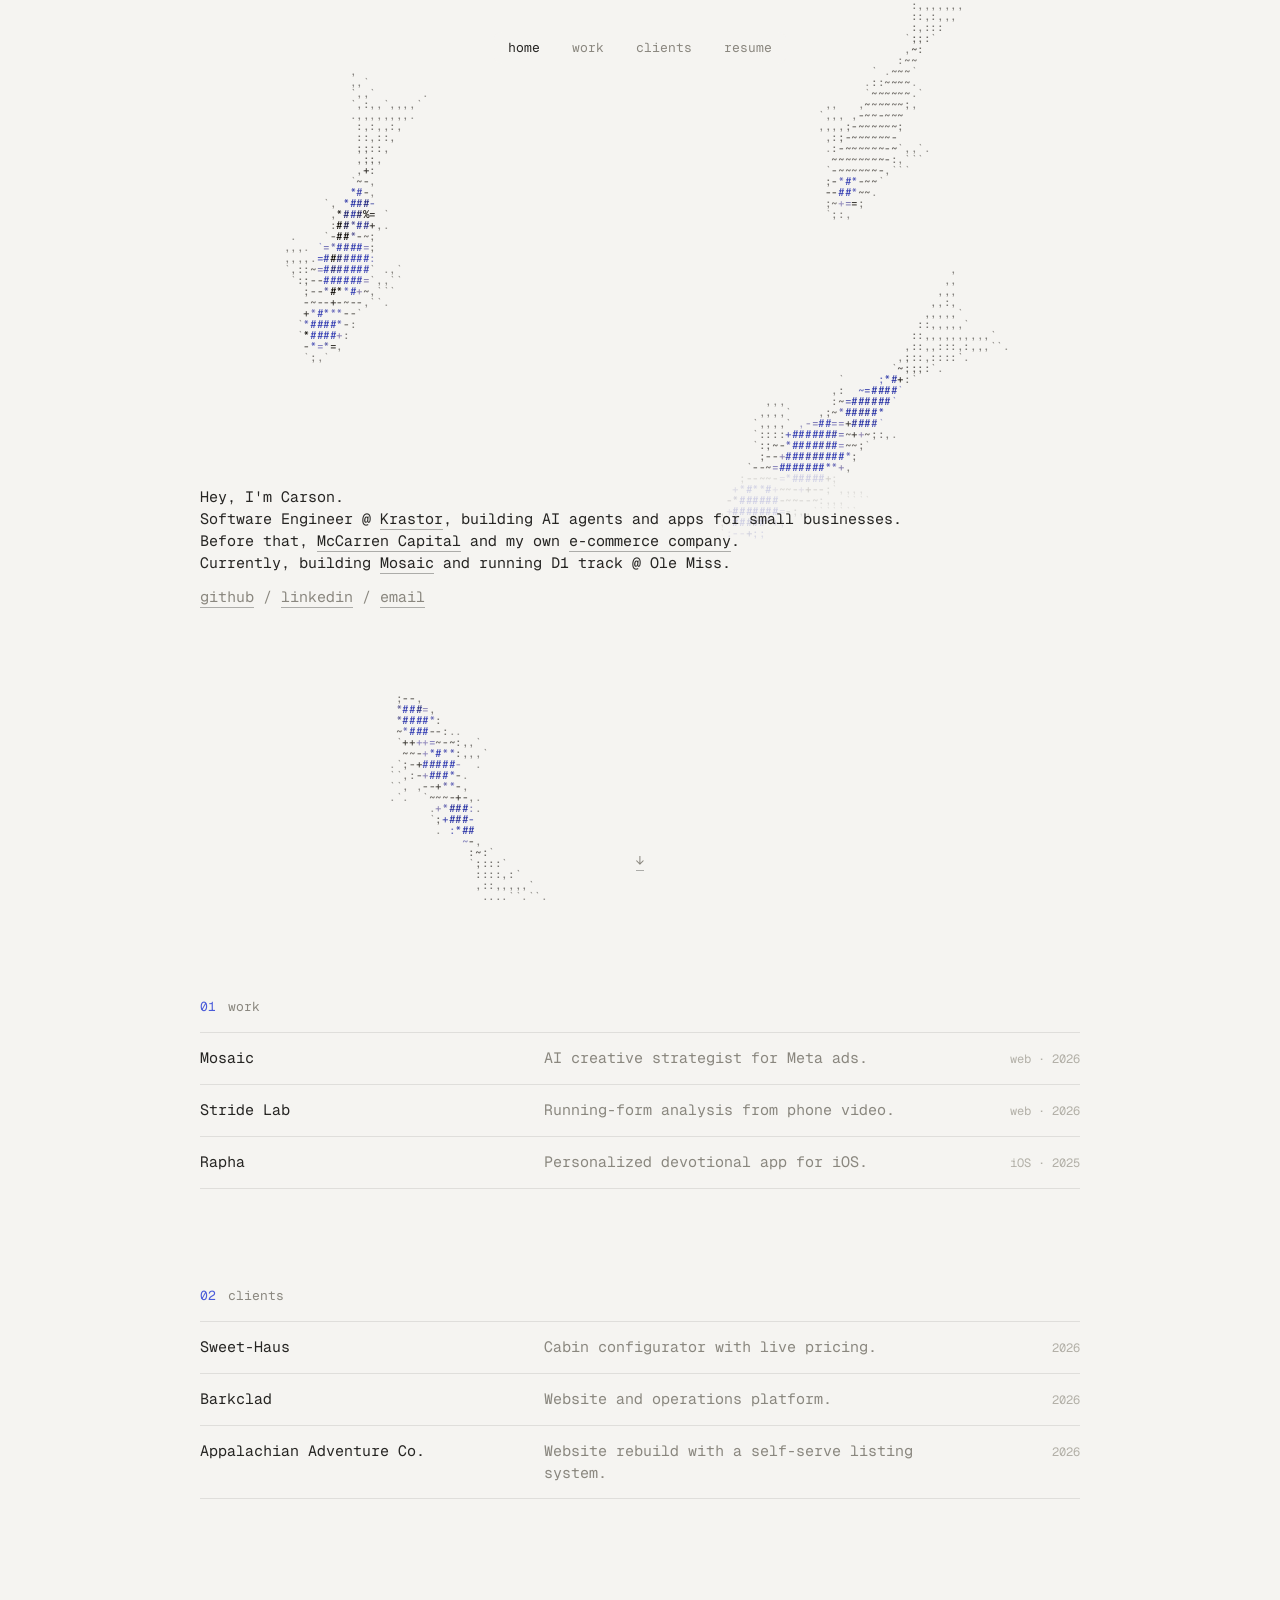
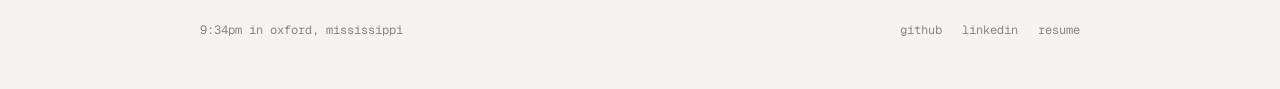
==== index.html @ 5bf30422 "Remove fish counter" ====
<!doctype html>
<html lang="en" data-accent="blue">
<head>
<meta charset="utf-8">
<meta name="viewport" content="width=device-width, initial-scale=1">
<title>Carson Turner</title>
<meta name="description" content="Carson Turner, software engineer in Oxford, Mississippi. AI agents, web and iOS apps.">
<link rel="icon" href="favicon.svg?v=6" type="image/svg+xml">
<meta property="og:type" content="website">
<meta property="og:title" content="Carson Turner">
<meta property="og:description" content="Carson Turner, software engineer in Oxford, Mississippi. AI agents, web and iOS apps.">
<meta property="og:url" content="https://carsonturner.me/">
<meta property="og:image" content="https://carsonturner.me/img/og.jpg">
<meta name="twitter:card" content="summary_large_image">
<link rel="preconnect" href="https://fonts.googleapis.com">
<link href="https://fonts.googleapis.com/css2?family=Geist:wght@400;500&family=Geist+Mono:wght@400;500&display=swap" rel="stylesheet">
<link rel="stylesheet" href="style.css">
</head>
<body>
<canvas id="pond" aria-hidden="true"></canvas>

<nav class="nav">
  <a href="#top" data-s="top">home</a>
  <a href="#work" data-s="work">work</a>
  <a href="#clients" data-s="clients">clients</a>
  <a href="resume.pdf">resume</a>
</nav>

<header id="top" class="hero">
  <div class="col" data-koi-avoid>
    <h1>Hey, I'm Carson.</h1>
    <p>Software Engineer @ <button class="ref" data-card="krastor">Krastor</button>, building AI agents and apps for small businesses.</p>
    <p>Before that, <button class="ref" data-card="mccarren">McCarren Capital</button> and my own <button class="ref" data-card="swift">e-commerce company</button>.</p>
    <p>Currently, building <button class="ref" data-card="mosaic">Mosaic</button> and running D1 track @ Ole Miss.</p>
    <p class="links"><a href="https://github.com/carsonturnr">github</a> / <a href="https://www.linkedin.com/in/carsonturner1/">linkedin</a> / <button class="copy" id="copy">email</button><span class="copied" id="copied">copied</span></p>
  </div>
  <a href="#work" class="down" aria-label="Scroll to work">↓</a>
</header>

<main class="col">
  <section id="work">
    <h2><i>01</i>work</h2>
    <a class="row" href="mosaic.html">
      <span class="name">Mosaic</span>
      <span class="desc">AI creative strategist for Meta ads.</span>
      <span class="meta">web · 2026</span>
    </a>
    <a class="row" href="stride-lab.html">
      <span class="name">Stride Lab</span>
      <span class="desc">Running-form analysis from phone video.</span>
      <span class="meta">web · 2026</span>
    </a>
    <a class="row" href="rapha.html">
      <span class="name">Rapha</span>
      <span class="desc">Personalized devotional app for iOS.</span>
      <span class="meta">iOS · 2025</span>
    </a>
  </section>

  <section id="clients">
    <h2><i>02</i>clients</h2>
    <a class="row" href="sweet-haus.html">
      <span class="name">Sweet-Haus</span>
      <span class="desc">Cabin configurator with live pricing.</span>
      <span class="meta">2026</span>
    </a>
    <a class="row" href="barkclad.html">
      <span class="name">Barkclad</span>
      <span class="desc">Website and operations platform.</span>
      <span class="meta">2026</span>
    </a>
    <a class="row" href="appalachian.html">
      <span class="name">Appalachian Adventure Co.</span>
      <span class="desc">Website rebuild with a self-serve listing system.</span>
      <span class="meta">2026</span>
    </a>
  </section>

  <footer class="foot">
    <span id="clock">—</span>
    <span class="foot-r"><a href="https://github.com/carsonturnr">github</a><a href="https://www.linkedin.com/in/carsonturner1/">linkedin</a><a href="resume.pdf">resume</a></span>
  </footer>
</main>

<div class="pop" id="pop" role="dialog" hidden>
  <div class="pop-top"><span class="pop-co"><span class="pop-logo" id="popLogo"></span><span id="popCo"></span></span><span id="popDate"></span></div>
  <div class="pop-role" id="popRole"></div>
  <div class="pop-desc" id="popDesc"></div>
  <a class="pop-open" id="popLink" href="#">open site <span>↗</span></a>
</div>

<script src="koi.js"></script>
<script src="site.js"></script>
</body>
</html>
---- style.css ----
:root {
  --bg: #F5F4F1;
  --fg: #262523;
  --muted: #8A877F;
  --faint: #B3B0A8;
  --line: rgba(38, 37, 35, .35);
  --rule: rgba(38, 37, 35, .1);
  --card: #FBFAF8;
  --chip: rgba(38, 37, 35, .07);
  --accent: #4A5BD9;
}
:root[data-accent="orange"] { --accent: #E0582A; }
* { box-sizing: border-box; }
html { scroll-behavior: smooth; }
html, body { margin: 0; }
body {
  background: var(--bg); color: var(--fg);
  font-family: 'Geist Mono', ui-monospace, monospace; font-size: 15px; line-height: 22px;
  -webkit-font-smoothing: antialiased;
}
a { color: inherit; }
::selection { background: var(--accent); color: #fff; }
button { font: inherit; color: inherit; background: none; border: 0; padding: 0; cursor: pointer; }

#pond { position: fixed; inset: 0; width: 100vw; height: 100vh; z-index: 0; transition: opacity .2s linear; }

.nav {
  position: fixed; top: 32px; left: 50%; transform: translateX(-50%);
  display: flex; gap: 32px; align-items: center; z-index: 4;
  font-size: 13px; line-height: 19.5px;
  padding: 6px 14px; border-radius: 8px;
  background: color-mix(in srgb, var(--bg) 70%, transparent);
  backdrop-filter: blur(6px); -webkit-backdrop-filter: blur(6px);
}
.nav a { text-decoration: none; color: var(--muted); transition: color .15s; }
.nav a:hover, .nav a.on { color: var(--fg); }


/* one column, aligned like the pond intro */
.col { position: relative; z-index: 2; width: min(880px, calc(100% - 32px)); margin: 0 auto; }

.hero { position: relative; height: 100vh; min-height: 560px; pointer-events: none; }
.hero .col { position: absolute; left: 50%; transform: translateX(-50%); top: 54vh; }
.hero .col > * { pointer-events: auto; }

.hero h1 { font-size: 15px; font-weight: 400; margin: 0; line-height: 22px; }
.hero p { margin: 0; }
.links { margin-top: 12px !important; color: var(--muted); }
.links a, .links .copy { color: var(--muted); }
.links a:hover, .links .copy:hover { color: var(--fg); }
.ref, .hero a, .copy {
  text-decoration: underline; text-decoration-color: var(--line);
  text-decoration-thickness: 1px; text-underline-offset: 5px;
  transition: text-decoration-color .15s;
}
.ref:hover, .hero a:hover, .copy:hover { text-decoration-color: currentColor; }
.copied { margin-left: 10px; font-size: 11px; color: var(--accent); opacity: 0; transition: opacity .2s; }
.copied.show { opacity: 1; }
.caret { display: inline-block; width: 8px; height: 15px; margin-left: 2px; background: currentColor; vertical-align: -2px; animation: blink 1s steps(1) infinite; }
@keyframes blink { 50% { opacity: 0; } }
.down {
  position: absolute; left: 50%; bottom: 28px; transform: translateX(-50%);
  color: var(--muted); text-decoration: none; font-size: 13px; pointer-events: auto;
  animation: nudge 2.4s ease-in-out infinite;
}
@keyframes nudge { 50% { transform: translate(-50%, 4px); } }

/* ---------- sections ---------- */
main.col { padding-bottom: 48px; }
section { padding-top: 96px; scroll-margin-top: 40px; }
section h2 { font-size: 13px; font-weight: 400; color: var(--muted); margin: 0 0 14px; }
section h2 i { font-style: normal; color: var(--accent); margin-right: 12px; }
.row {
  display: grid; grid-template-columns: minmax(0, 1fr) minmax(0, 1.3fr) 96px; gap: 24px; align-items: baseline;
  padding: 14px 0; border-top: 1px solid var(--rule); text-decoration: none;
  background: color-mix(in srgb, var(--bg) 55%, transparent);
  transition: color .15s;
}
.row:last-child { border-bottom: 1px solid var(--rule); }
.row .name { color: var(--fg); }
.row .desc { color: var(--muted); }
.row .meta { color: var(--faint); font-size: 12px; text-align: right; }
a.row:hover .name { text-decoration: underline; text-decoration-color: var(--line); text-underline-offset: 5px; }
a.row:hover .name::after { content: ' →'; color: var(--muted); }
.chip { font-style: normal; font-size: 10.5px; background: var(--chip); color: var(--muted); padding: 1px 7px; border-radius: 5px; margin-left: 6px; vertical-align: 1px; }

.foot { display: flex; justify-content: space-between; flex-wrap: wrap; gap: 12px; margin-top: 120px; font-size: 12px; color: var(--muted); }
.foot-r { display: flex; gap: 20px; }
.foot a { text-decoration: none; }
.foot a:hover { color: var(--fg); }

/* ---------- popover ---------- */
.pop {
  position: absolute; z-index: 5; width: 330px;
  background: var(--card); border: 1px solid var(--rule); border-radius: 8px;
  box-shadow: 0 8px 30px rgba(0,0,0,.07);
  padding: 14px 14px 10px; font-size: 12px; line-height: 18px;
}
.pop[hidden] { display: none; }
.pop-top { display: flex; justify-content: space-between; color: var(--muted); margin-bottom: 12px; }
.pop-co { display: flex; align-items: center; gap: 8px; color: var(--fg); }
.pop-logo { width: 12px; height: 12px; border-radius: 3px; display: inline-block; }
.pop-role { font-weight: 500; margin-bottom: 4px; }
.pop-desc { color: var(--muted); margin-bottom: 18px; }
.pop-open { display: flex; justify-content: space-between; text-decoration: none; color: var(--muted); font-size: 11px; }
.pop-open:hover { color: var(--fg); }
.pop-open[hidden] { display: none; }

/* ---------- case study ---------- */
.cs { position: relative; z-index: 2; display: grid; grid-template-columns: 1fr minmax(0, 640px) 1fr; column-gap: 48px; padding: 120px 16px 120px; }
.cs .back { position: sticky; top: 120px; align-self: start; justify-self: end; color: var(--muted); text-decoration: none; font-size: 13px; }
.cs .back:hover { color: var(--fg); }
.cs article h1 { font-size: 15px; font-weight: 400; margin: 0; }
.cs .date { font-size: 12px; color: var(--muted); margin: 4px 0 28px; }
.cs article p, .cs ul { color: color-mix(in srgb, var(--fg) 80%, var(--bg)); margin: 0 0 18px; }
.cs ul { padding-left: 18px; }
.cs li { margin-bottom: 4px; }
.cs article h2 { font-size: 13px; font-weight: 400; color: var(--muted); margin: 56px 0 12px; scroll-margin-top: 110px; }
.shot-img { margin: 28px 0; }
.shot-img img { display: block; width: 100%; height: auto; border-radius: 6px; border: 1px solid var(--rule); }
.shot-img figcaption { font-size: 12px; color: var(--muted); margin-top: 8px; }
.shot { aspect-ratio: 16 / 9; background: var(--chip); border-radius: 4px; display: grid; place-items: center; color: var(--muted); font-size: 11px; margin: 28px 0; }
.toc { position: sticky; top: 120px; align-self: start; font-size: 12px; line-height: 18px; }
.toc .visit { display: block; color: var(--fg); text-decoration: none; margin-bottom: 18px; }
.toc .visit:hover { color: var(--accent); }
.toc a.t { position: relative; display: block; padding: 3px 0 3px 16px; color: var(--faint); text-decoration: none; transition: color .15s; }
.toc a.t:hover { color: var(--muted); }
.toc a.t.on { color: var(--fg); }
.toc a.t.on::before { content: ''; position: absolute; left: 0; top: 9px; width: 6px; height: 6px; background: var(--accent); }

@media (max-width: 720px) {
  .nav { gap: 18px; top: 16px; }
  .hero .col { top: auto; bottom: 84px; }
  .down { bottom: 40px; }
  .row { grid-template-columns: 1fr auto; gap: 4px 16px; }
  .row .desc { grid-column: 1 / -1; grid-row: 2; }
  .cs { grid-template-columns: 1fr; padding-top: 80px; }
  .cs .back { position: static; justify-self: start; margin-bottom: 24px; }
  /* phones: drop the section list but keep the visit link, just above the write-up */
  .cs .back { order: -2; }
  .toc { position: static; order: -1; margin-bottom: 4px; }
  .toc a.t { display: none; }
}
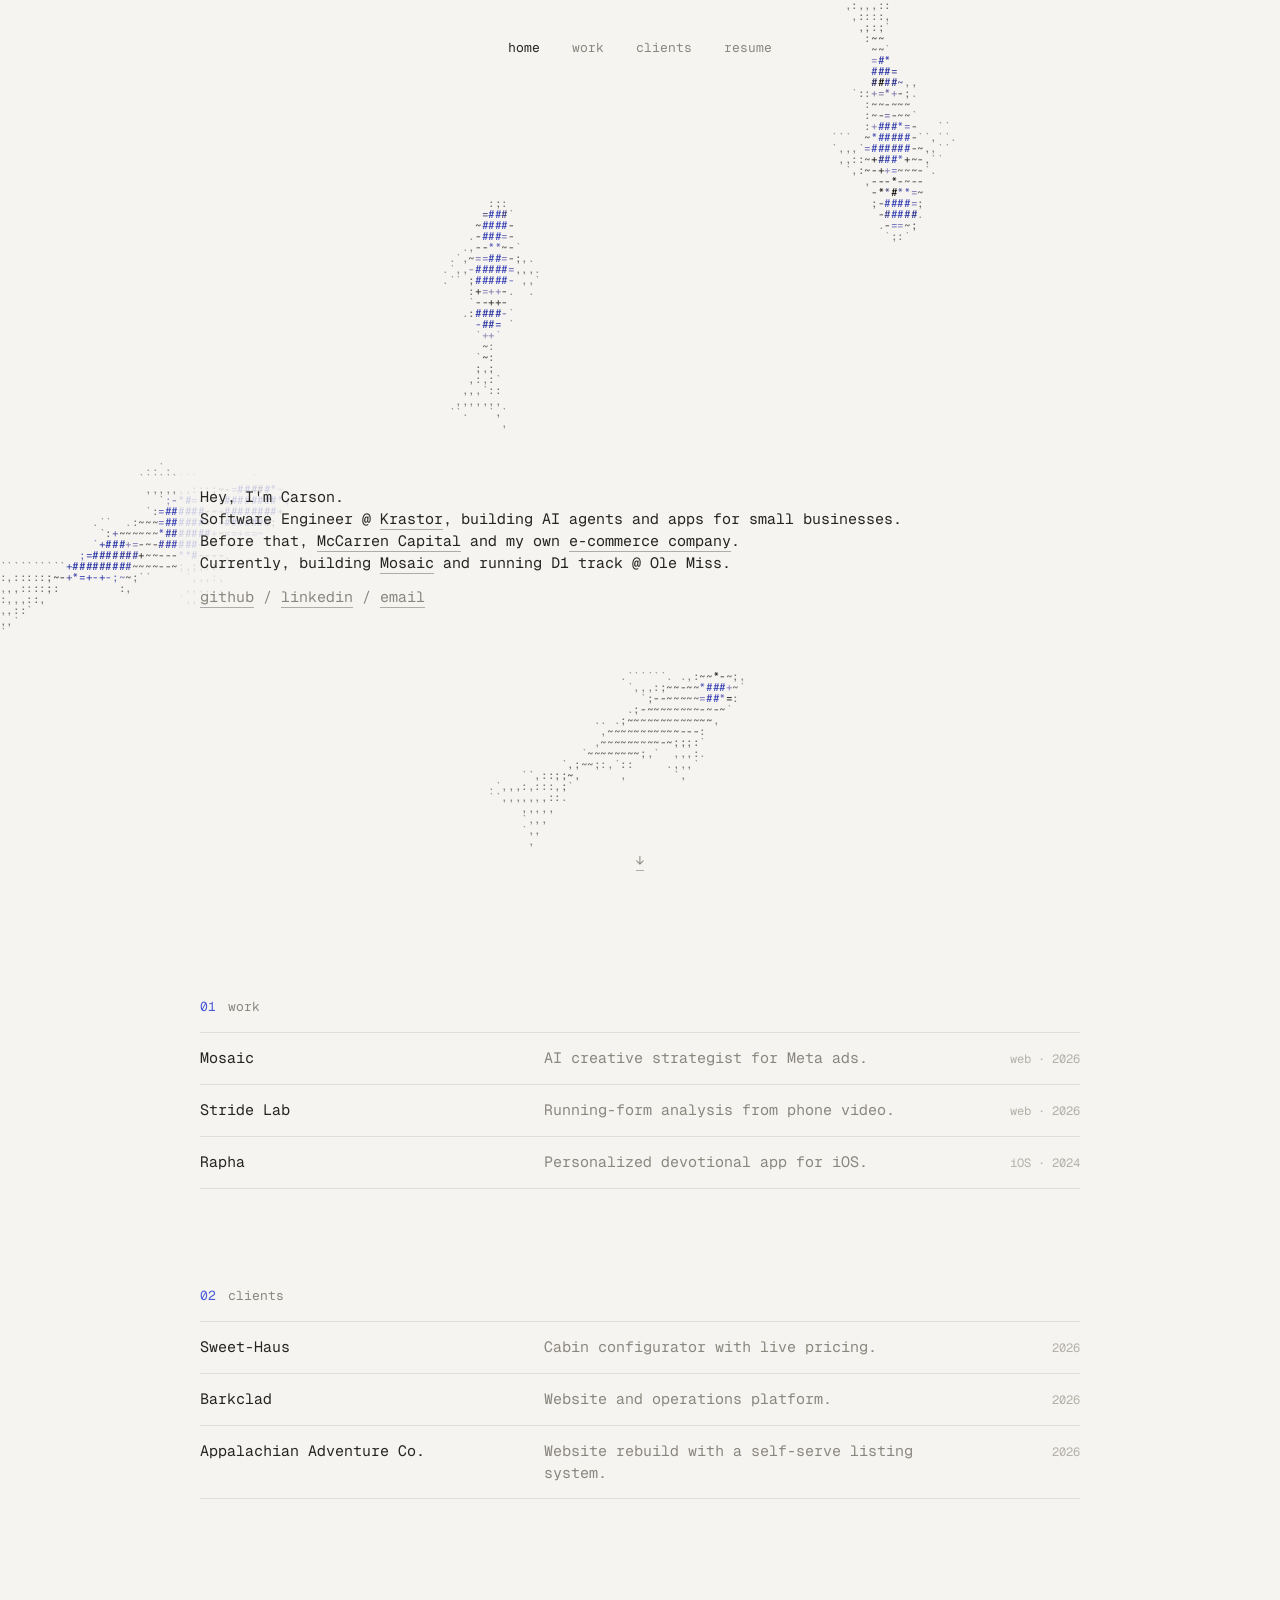
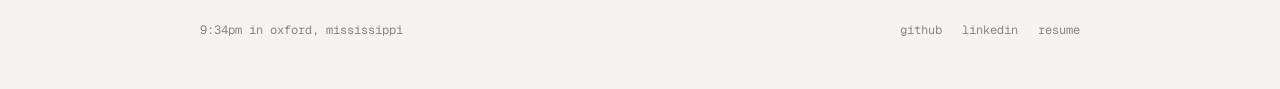
==== commit 389f78eb: "Rapha year matches resume" ====
--- a/index.html
+++ b/index.html
@@ -53,7 +53,7 @@
     <a class="row" href="rapha.html">
       <span class="name">Rapha</span>
       <span class="desc">Personalized devotional app for iOS.</span>
-      <span class="meta">iOS · 2025</span>
+      <span class="meta">iOS · 2024</span>
     </a>
   </section>
 
--- a/style.css
+++ b/style.css
@@ -34,7 +34,6 @@
 }
 .nav a { text-decoration: none; color: var(--muted); transition: color .15s; }
 .nav a:hover, .nav a.on { color: var(--fg); }
-
 
 /* one column, aligned like the pond intro */
 .col { position: relative; z-index: 2; width: min(880px, calc(100% - 32px)); margin: 0 auto; }
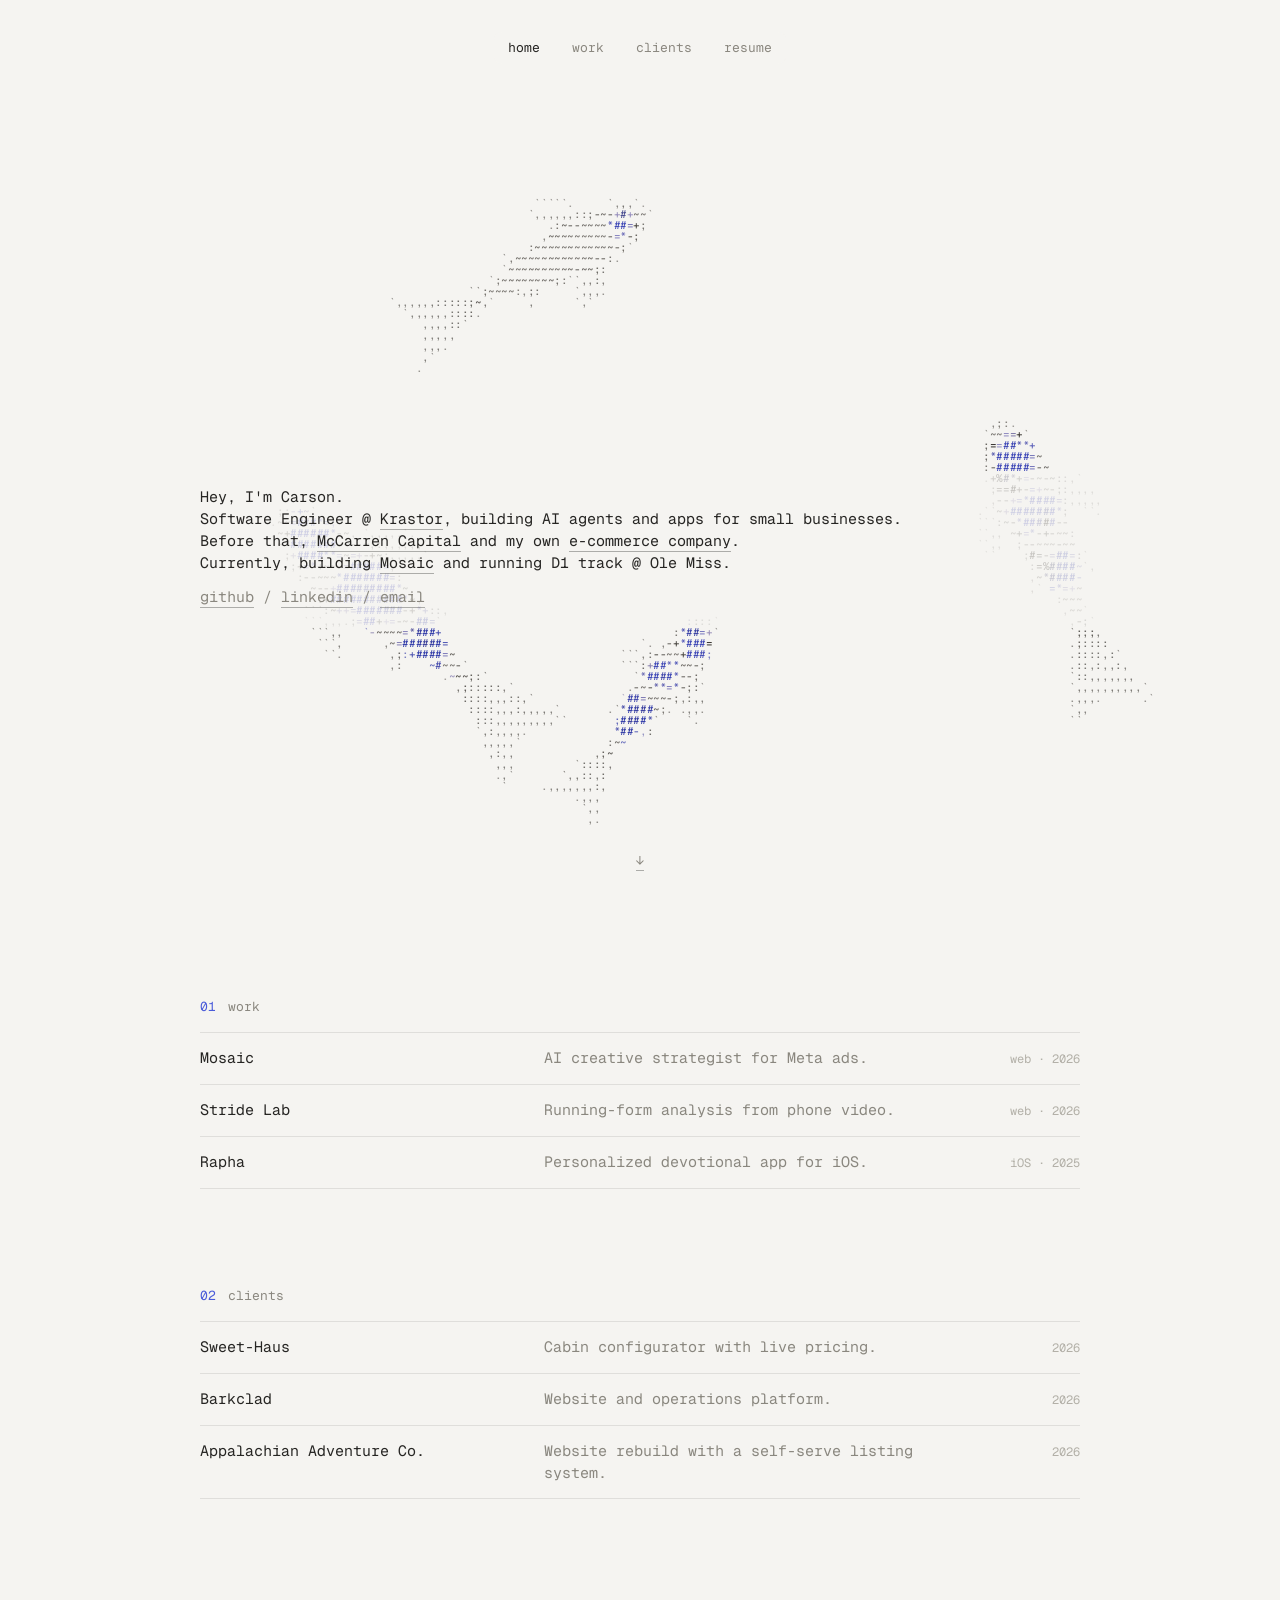
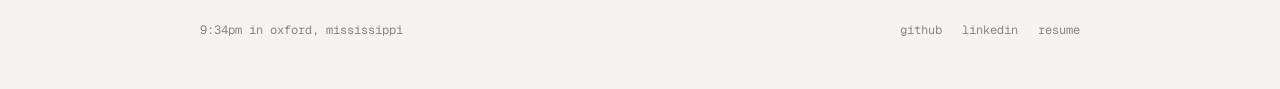
==== commit 784c18ff: "Rapha year back to 2025" ====
--- a/index.html
+++ b/index.html
@@ -53,7 +53,7 @@
     <a class="row" href="rapha.html">
       <span class="name">Rapha</span>
       <span class="desc">Personalized devotional app for iOS.</span>
-      <span class="meta">iOS · 2024</span>
+      <span class="meta">iOS · 2025</span>
     </a>
   </section>
 
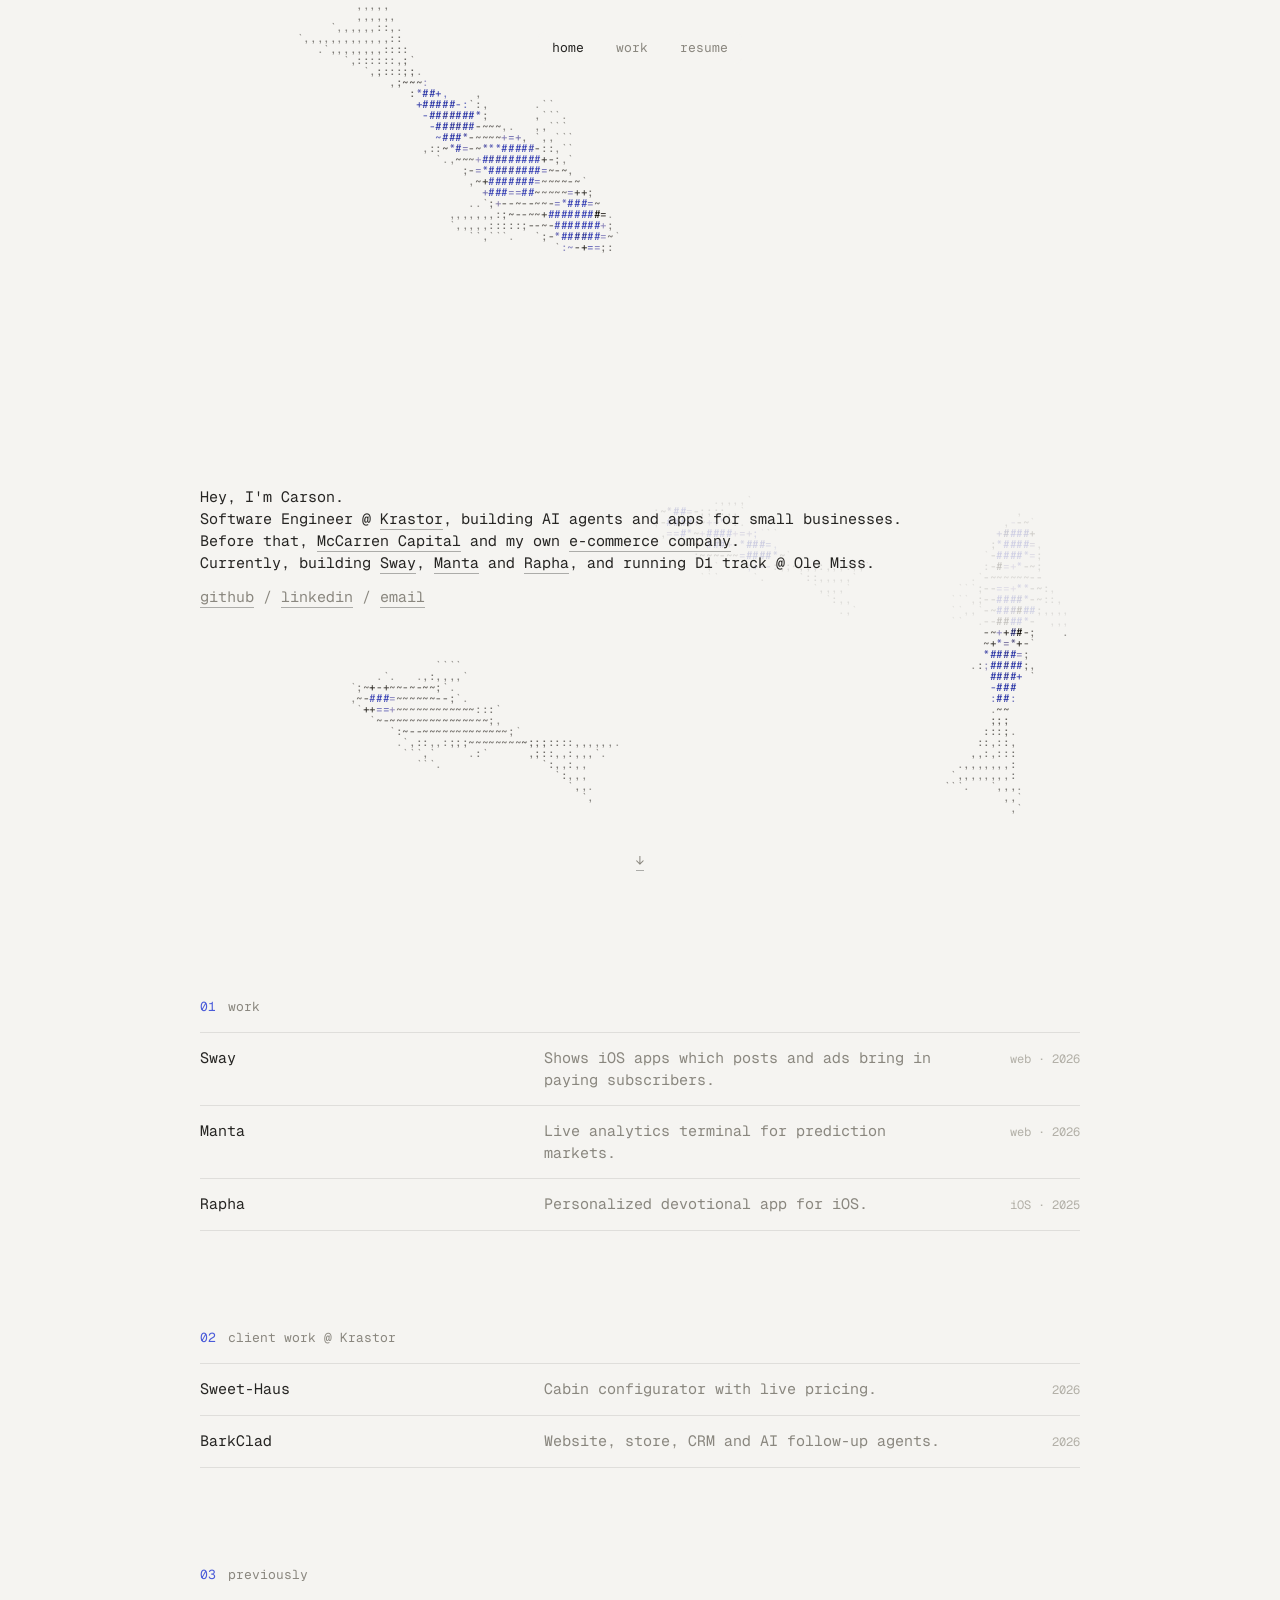
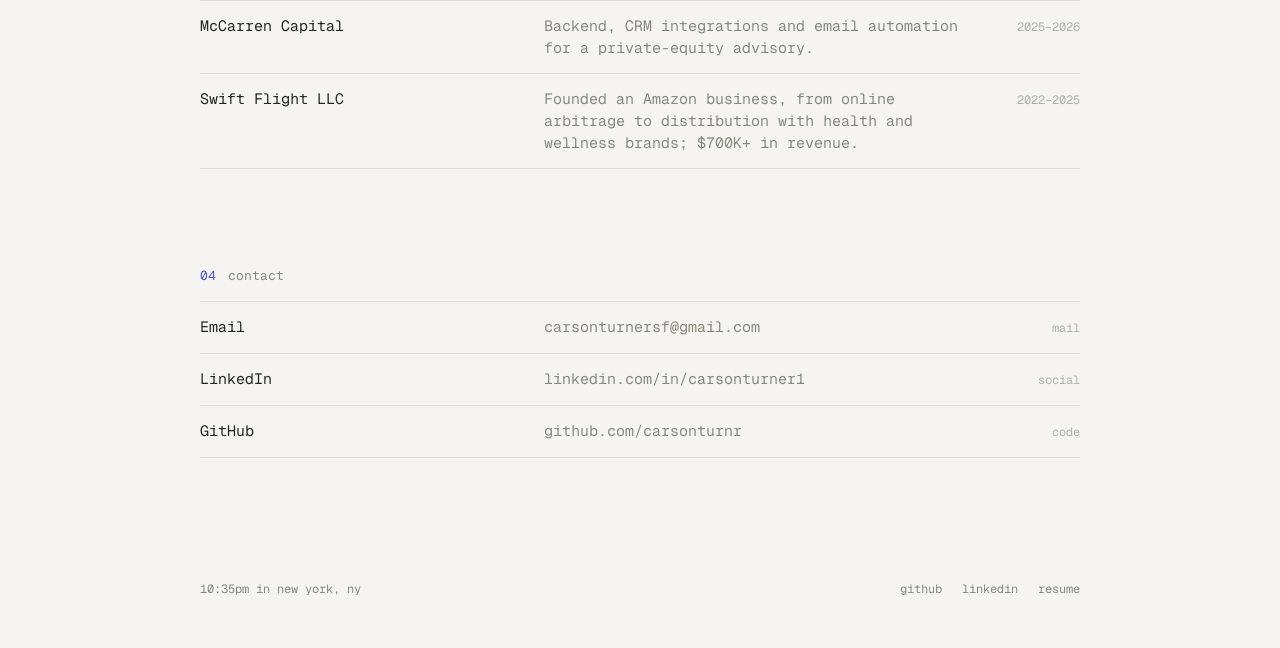
==== commit 25387e31: "Refresh portfolio: Sway, Manta, Rapha, client work, previously and contact New project pages for Swa" ====
--- a/index.html
+++ b/index.html
@@ -4,11 +4,11 @@
 <meta charset="utf-8">
 <meta name="viewport" content="width=device-width, initial-scale=1">
 <title>Carson Turner</title>
-<meta name="description" content="Carson Turner, software engineer in Oxford, Mississippi. AI agents, web and iOS apps.">
+<meta name="description" content="Carson Turner, software engineer in New York. AI agents, web and iOS apps.">
 <link rel="icon" href="favicon.svg?v=6" type="image/svg+xml">
 <meta property="og:type" content="website">
 <meta property="og:title" content="Carson Turner">
-<meta property="og:description" content="Carson Turner, software engineer in Oxford, Mississippi. AI agents, web and iOS apps.">
+<meta property="og:description" content="Carson Turner, software engineer in New York. AI agents, web and iOS apps.">
 <meta property="og:url" content="https://carsonturner.me/">
 <meta property="og:image" content="https://carsonturner.me/img/og.jpg">
 <meta name="twitter:card" content="summary_large_image">
@@ -22,7 +22,6 @@
 <nav class="nav">
   <a href="#top" data-s="top">home</a>
   <a href="#work" data-s="work">work</a>
-  <a href="#clients" data-s="clients">clients</a>
   <a href="resume.pdf">resume</a>
 </nav>
 
@@ -31,7 +30,7 @@
     <h1>Hey, I'm Carson.</h1>
     <p>Software Engineer @ <button class="ref" data-card="krastor">Krastor</button>, building AI agents and apps for small businesses.</p>
     <p>Before that, <button class="ref" data-card="mccarren">McCarren Capital</button> and my own <button class="ref" data-card="swift">e-commerce company</button>.</p>
-    <p>Currently, building <button class="ref" data-card="mosaic">Mosaic</button> and running D1 track @ Ole Miss.</p>
+    <p>Currently, building <button class="ref" data-card="sway">Sway</button>, <button class="ref" data-card="manta">Manta</button> and <button class="ref" data-card="rapha">Rapha</button>, and running D1 track @ Ole Miss.</p>
     <p class="links"><a href="https://github.com/carsonturnr">github</a> / <a href="https://www.linkedin.com/in/carsonturner1/">linkedin</a> / <button class="copy" id="copy">email</button><span class="copied" id="copied">copied</span></p>
   </div>
   <a href="#work" class="down" aria-label="Scroll to work">↓</a>
@@ -40,17 +39,17 @@
 <main class="col">
   <section id="work">
     <h2><i>01</i>work</h2>
-    <a class="row" href="mosaic.html">
-      <span class="name">Mosaic</span>
-      <span class="desc">AI creative strategist for Meta ads.</span>
+    <a class="row" href="/sway">
+      <span class="name">Sway</span>
+      <span class="desc">Shows iOS apps which posts and ads bring in paying subscribers.</span>
       <span class="meta">web · 2026</span>
     </a>
-    <a class="row" href="stride-lab.html">
-      <span class="name">Stride Lab</span>
-      <span class="desc">Running-form analysis from phone video.</span>
+    <a class="row" href="/manta">
+      <span class="name">Manta</span>
+      <span class="desc">Live analytics terminal for prediction markets.</span>
       <span class="meta">web · 2026</span>
     </a>
-    <a class="row" href="rapha.html">
+    <a class="row" href="/rapha">
       <span class="name">Rapha</span>
       <span class="desc">Personalized devotional app for iOS.</span>
       <span class="meta">iOS · 2025</span>
@@ -58,23 +57,52 @@
   </section>
 
   <section id="clients">
-    <h2><i>02</i>clients</h2>
-    <a class="row" href="sweet-haus.html">
+    <h2><i>02</i>client work @ Krastor</h2>
+    <a class="row" href="/sweet-haus">
       <span class="name">Sweet-Haus</span>
       <span class="desc">Cabin configurator with live pricing.</span>
       <span class="meta">2026</span>
     </a>
-    <a class="row" href="barkclad.html">
-      <span class="name">Barkclad</span>
-      <span class="desc">Website and operations platform.</span>
-      <span class="meta">2026</span>
-    </a>
-    <a class="row" href="appalachian.html">
-      <span class="name">Appalachian Adventure Co.</span>
-      <span class="desc">Website rebuild with a self-serve listing system.</span>
+    <a class="row" href="/barkclad">
+      <span class="name">BarkClad</span>
+      <span class="desc">Website, store, CRM and AI follow-up agents.</span>
       <span class="meta">2026</span>
     </a>
   </section>
+
+  <section id="previously">
+    <h2><i>03</i>previously</h2>
+    <a class="row" href="/mccarren">
+      <span class="name">McCarren Capital</span>
+      <span class="desc">Backend, CRM integrations and email automation for a private-equity advisory.</span>
+      <span class="meta">2025–2026</span>
+    </a>
+    <a class="row" href="/swift-flight">
+      <span class="name">Swift Flight LLC</span>
+      <span class="desc">Founded an Amazon business, from online arbitrage to distribution with health and wellness brands; $700K+ in revenue.</span>
+      <span class="meta">2022–2025</span>
+    </a>
+  </section>
+
+  <section id="contact">
+    <h2><i>04</i>contact</h2>
+    <a class="row" href="mailto:carsonturnersf@gmail.com">
+      <span class="name">Email</span>
+      <span class="desc">carsonturnersf@gmail.com</span>
+      <span class="meta">mail</span>
+    </a>
+    <a class="row" href="https://www.linkedin.com/in/carsonturner1/" target="_blank" rel="noopener">
+      <span class="name">LinkedIn</span>
+      <span class="desc">linkedin.com/in/carsonturner1</span>
+      <span class="meta">social</span>
+    </a>
+    <a class="row" href="https://github.com/carsonturnr" target="_blank" rel="noopener">
+      <span class="name">GitHub</span>
+      <span class="desc">github.com/carsonturnr</span>
+      <span class="meta">code</span>
+    </a>
+  </section>
+
 
   <footer class="foot">
     <span id="clock">—</span>
@@ -83,10 +111,11 @@
 </main>
 
 <div class="pop" id="pop" role="dialog" hidden>
-  <div class="pop-top"><span class="pop-co"><span class="pop-logo" id="popLogo"></span><span id="popCo"></span></span><span id="popDate"></span></div>
-  <div class="pop-role" id="popRole"></div>
-  <div class="pop-desc" id="popDesc"></div>
-  <a class="pop-open" id="popLink" href="#">open site <span>↗</span></a>
+  <div class="pop-top"><span class="pop-co"><span class="pop-logo" id="popLogo"></span><a class="pop-name" id="popCo" target="_blank" rel="noopener"></a></span><span id="popDate"></span></div>
+  <a class="pop-body" id="popBody">
+    <div class="pop-role" id="popRole"></div>
+    <div class="pop-desc" id="popDesc"></div>
+  </a>
 </div>
 
 <script src="koi.js"></script>
--- a/style.css
+++ b/style.css
@@ -26,7 +26,7 @@
 
 .nav {
   position: fixed; top: 32px; left: 50%; transform: translateX(-50%);
-  display: flex; gap: 32px; align-items: center; z-index: 4;
+  display: flex; gap: 32px; align-items: center; z-index: 4; white-space: nowrap;
   font-size: 13px; line-height: 19.5px;
   padding: 6px 14px; border-radius: 8px;
   background: color-mix(in srgb, var(--bg) 70%, transparent);
@@ -100,10 +100,11 @@
 .pop-co { display: flex; align-items: center; gap: 8px; color: var(--fg); }
 .pop-logo { width: 12px; height: 12px; border-radius: 3px; display: inline-block; }
 .pop-role { font-weight: 500; margin-bottom: 4px; }
-.pop-desc { color: var(--muted); margin-bottom: 18px; }
-.pop-open { display: flex; justify-content: space-between; text-decoration: none; color: var(--muted); font-size: 11px; }
-.pop-open:hover { color: var(--fg); }
-.pop-open[hidden] { display: none; }
+.pop-desc { color: var(--muted); }
+.pop-name { color: inherit; text-decoration: none; }
+.pop-name[href]:hover { text-decoration: underline; }
+.pop-body { display: block; color: inherit; text-decoration: none; }
+.pop-body:hover .pop-role { text-decoration: underline; }
 
 /* ---------- case study ---------- */
 .cs { position: relative; z-index: 2; display: grid; grid-template-columns: 1fr minmax(0, 640px) 1fr; column-gap: 48px; padding: 120px 16px 120px; }
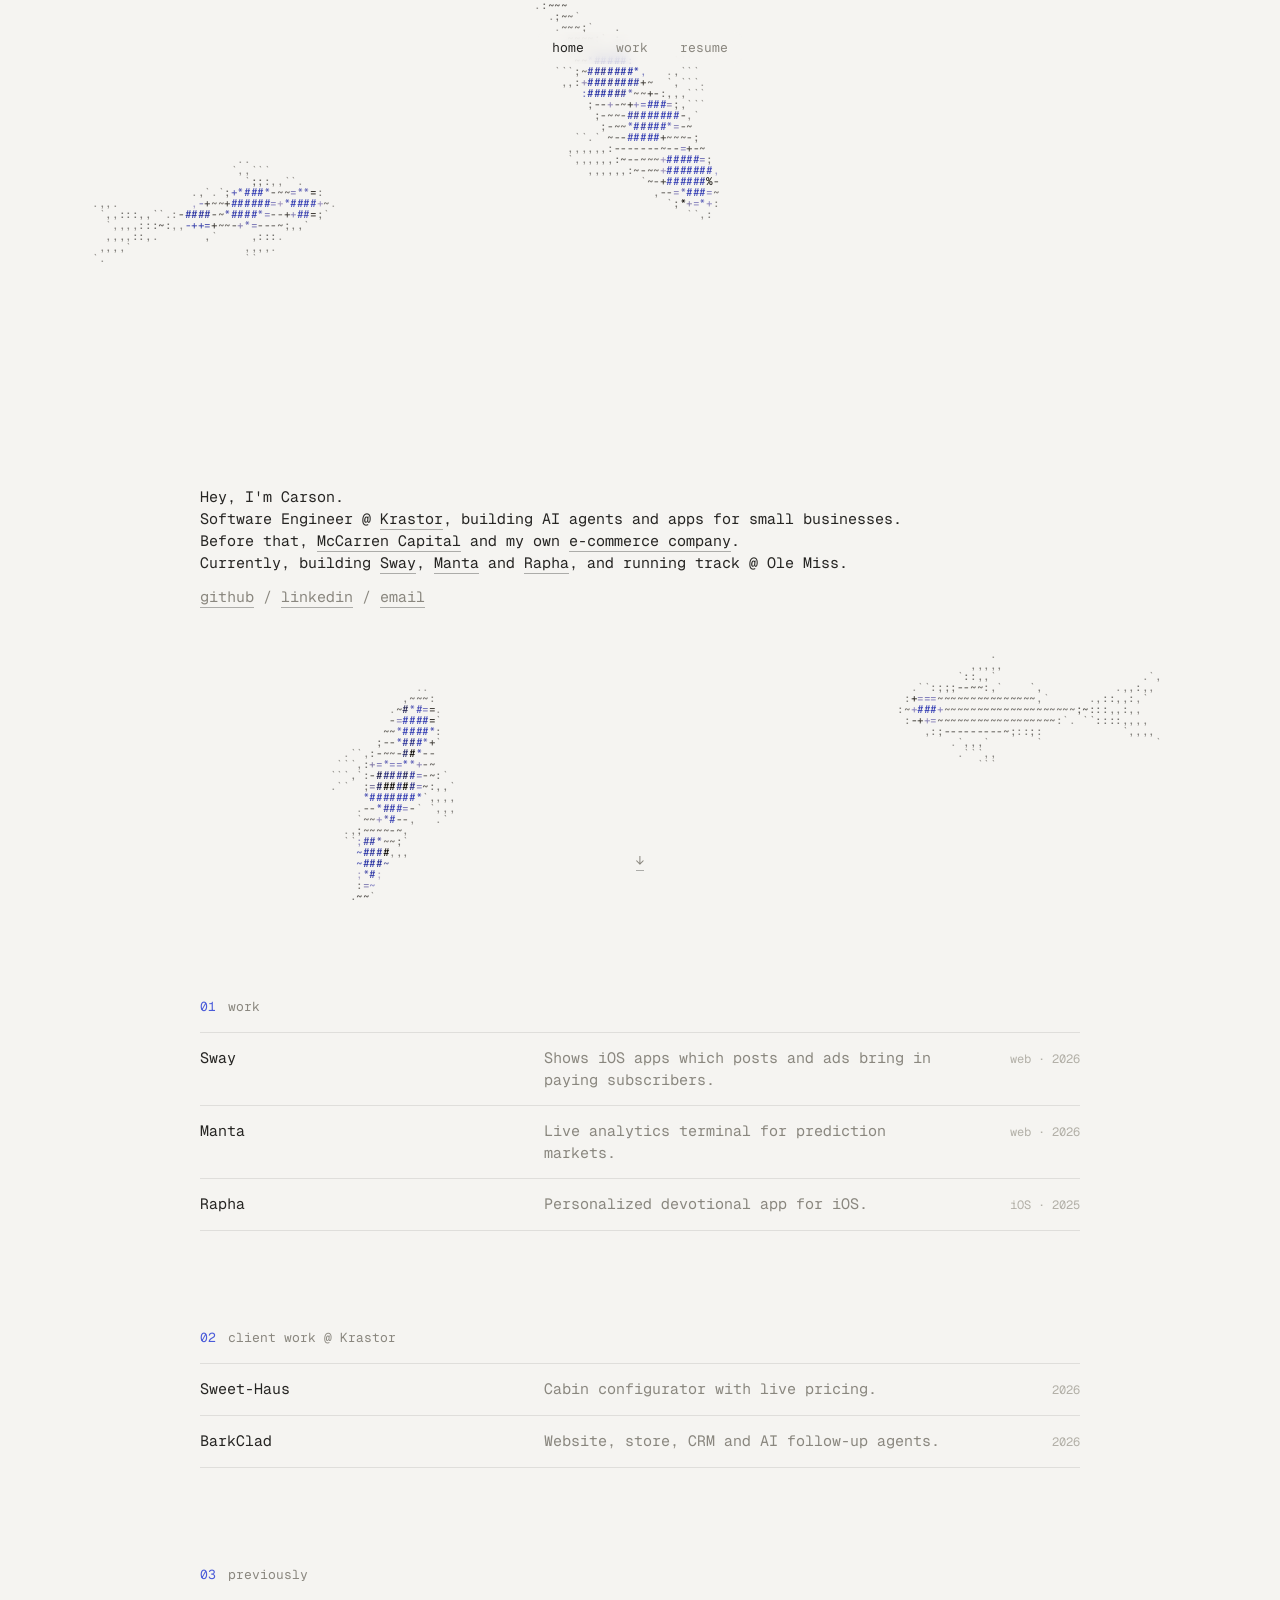
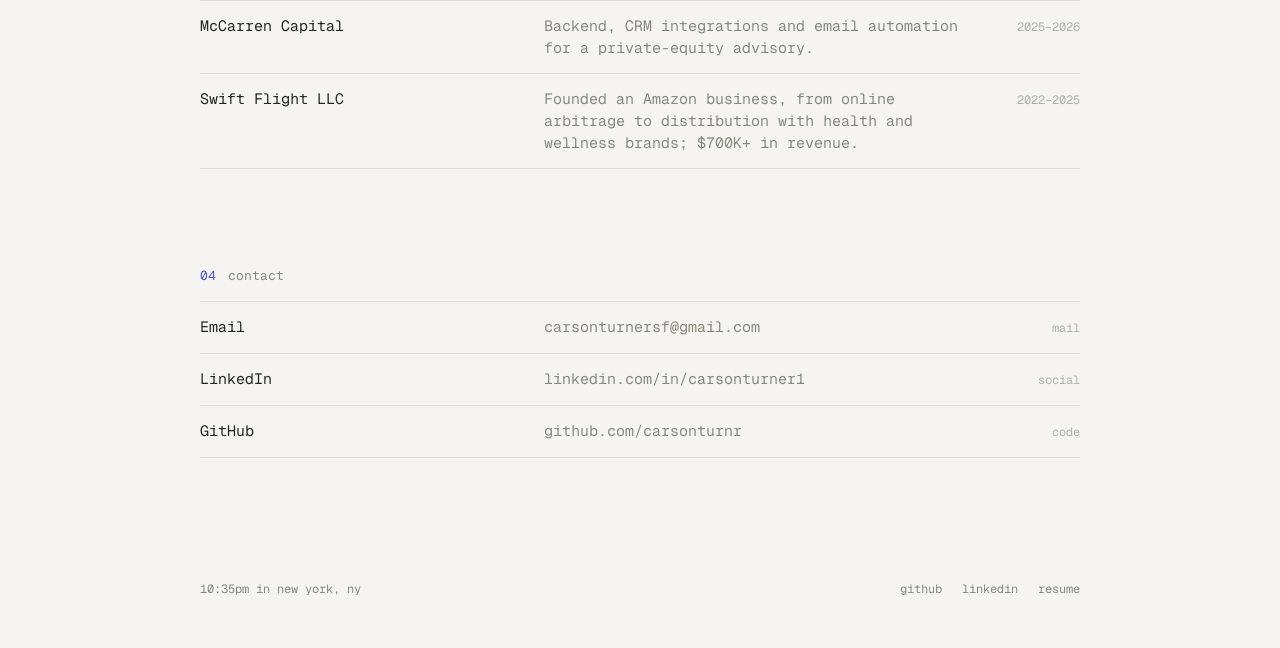
==== commit fbe0e2bd: "Say running track instead of D1 track" ====
--- a/index.html
+++ b/index.html
@@ -30,7 +30,7 @@
     <h1>Hey, I'm Carson.</h1>
     <p>Software Engineer @ <button class="ref" data-card="krastor">Krastor</button>, building AI agents and apps for small businesses.</p>
     <p>Before that, <button class="ref" data-card="mccarren">McCarren Capital</button> and my own <button class="ref" data-card="swift">e-commerce company</button>.</p>
-    <p>Currently, building <button class="ref" data-card="sway">Sway</button>, <button class="ref" data-card="manta">Manta</button> and <button class="ref" data-card="rapha">Rapha</button>, and running D1 track @ Ole Miss.</p>
+    <p>Currently, building <button class="ref" data-card="sway">Sway</button>, <button class="ref" data-card="manta">Manta</button> and <button class="ref" data-card="rapha">Rapha</button>, and running track @ Ole Miss.</p>
     <p class="links"><a href="https://github.com/carsonturnr">github</a> / <a href="https://www.linkedin.com/in/carsonturner1/">linkedin</a> / <button class="copy" id="copy">email</button><span class="copied" id="copied">copied</span></p>
   </div>
   <a href="#work" class="down" aria-label="Scroll to work">↓</a>
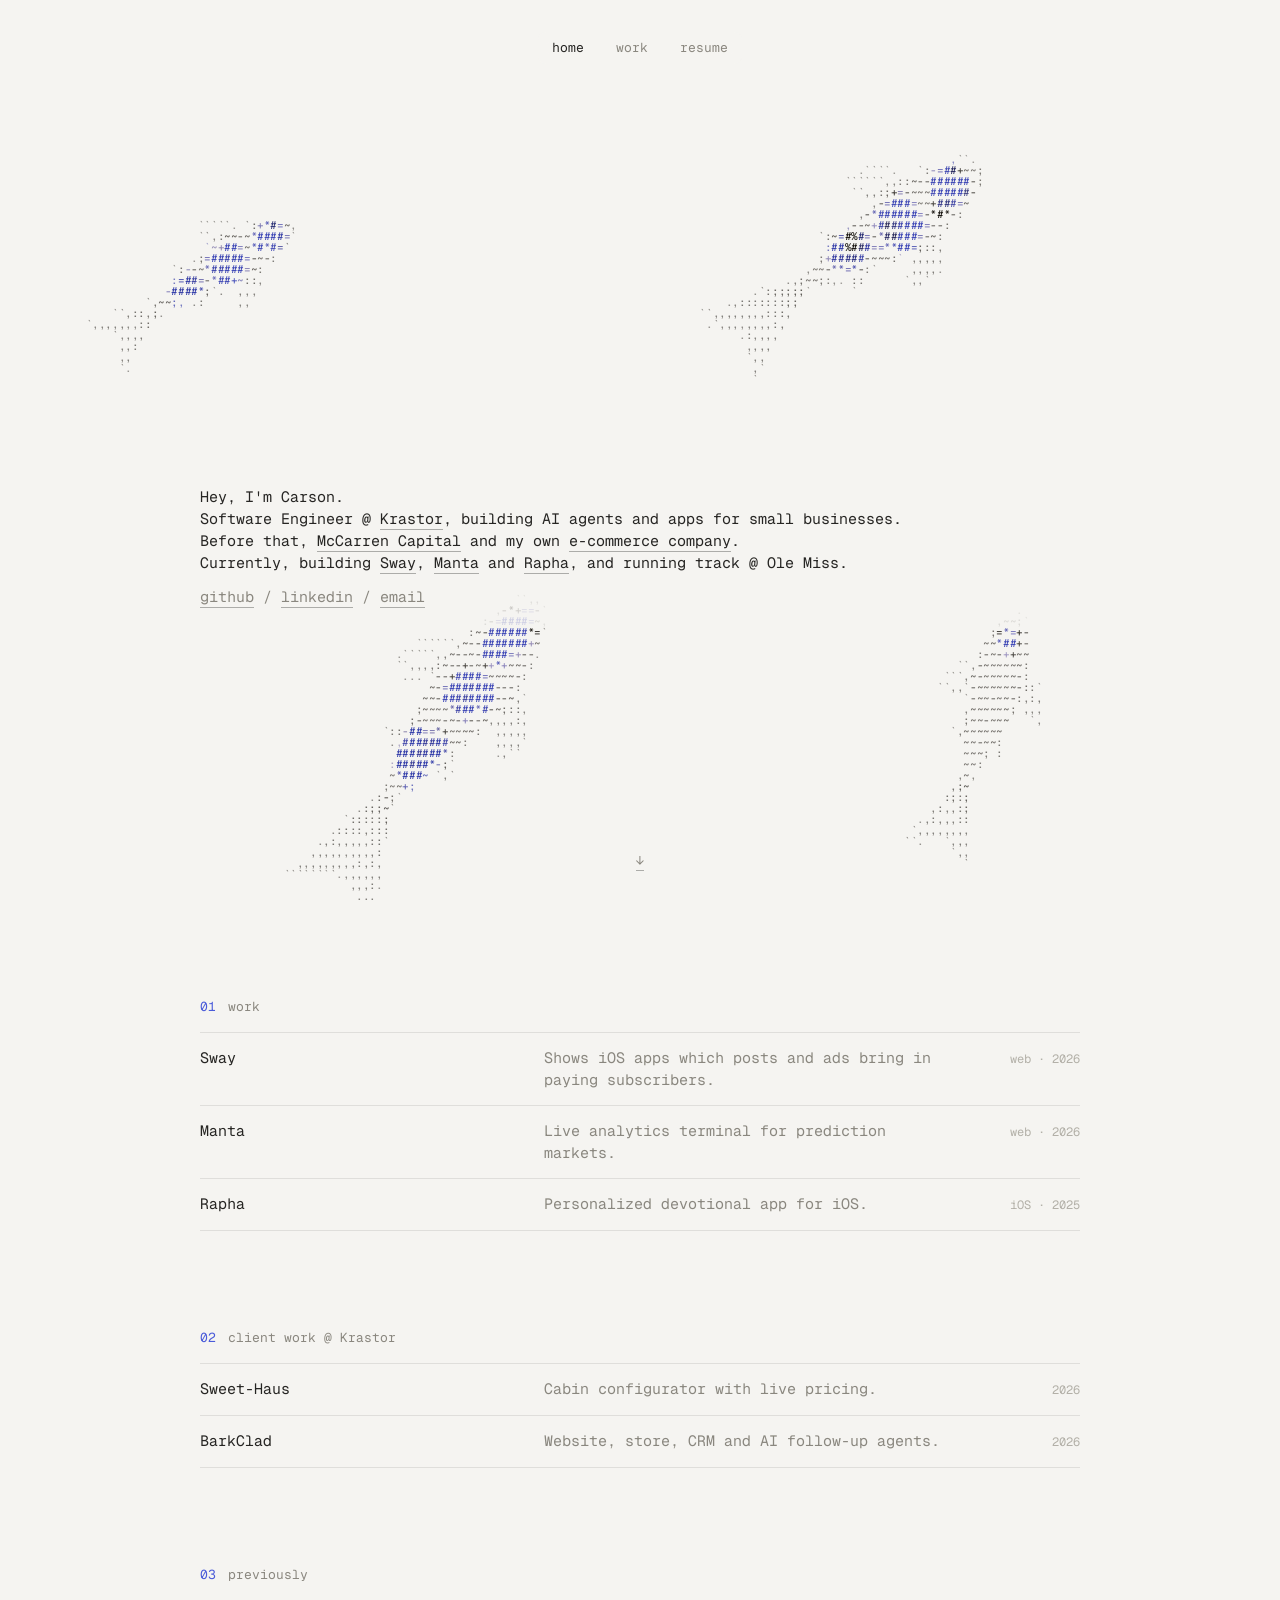
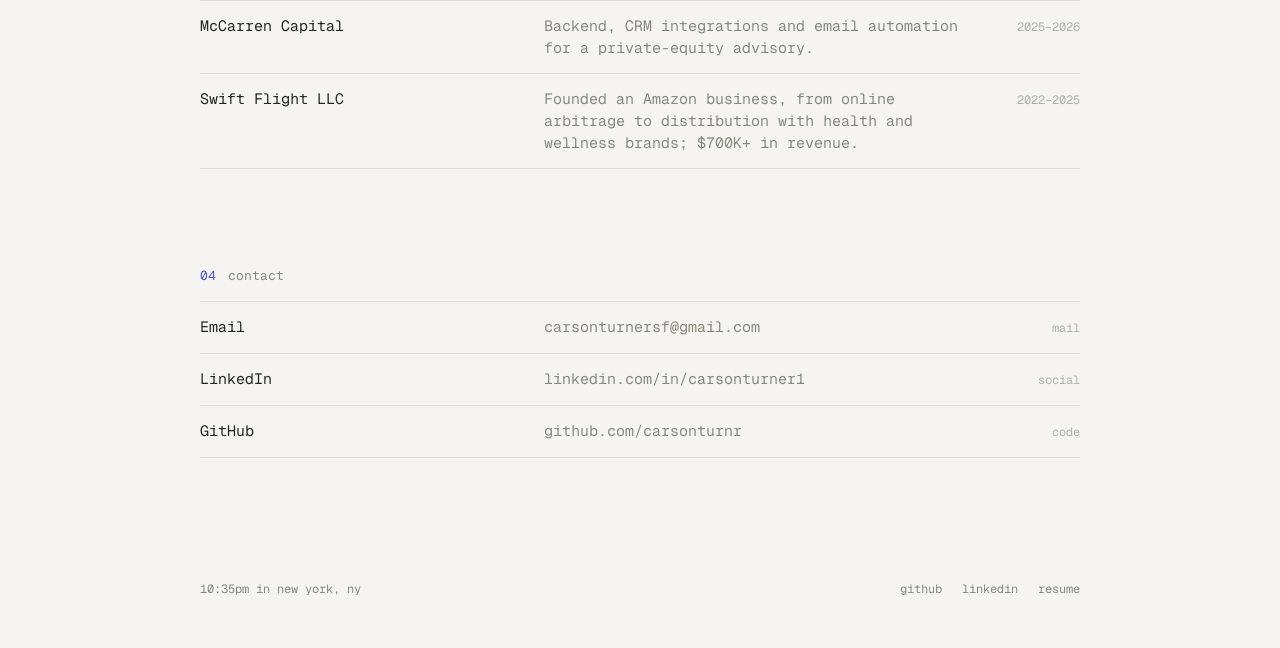
==== commit f35d1b27: "Use profile photo as favicon and Apple touch icon" ====
--- a/index.html
+++ b/index.html
@@ -5,7 +5,8 @@
 <meta name="viewport" content="width=device-width, initial-scale=1">
 <title>Carson Turner</title>
 <meta name="description" content="Carson Turner, software engineer in New York. AI agents, web and iOS apps.">
-<link rel="icon" href="favicon.svg?v=6" type="image/svg+xml">
+<link rel="icon" href="/favicon.png?v=9" type="image/png">
+<link rel="apple-touch-icon" href="/apple-touch-icon.png">
 <meta property="og:type" content="website">
 <meta property="og:title" content="Carson Turner">
 <meta property="og:description" content="Carson Turner, software engineer in New York. AI agents, web and iOS apps.">
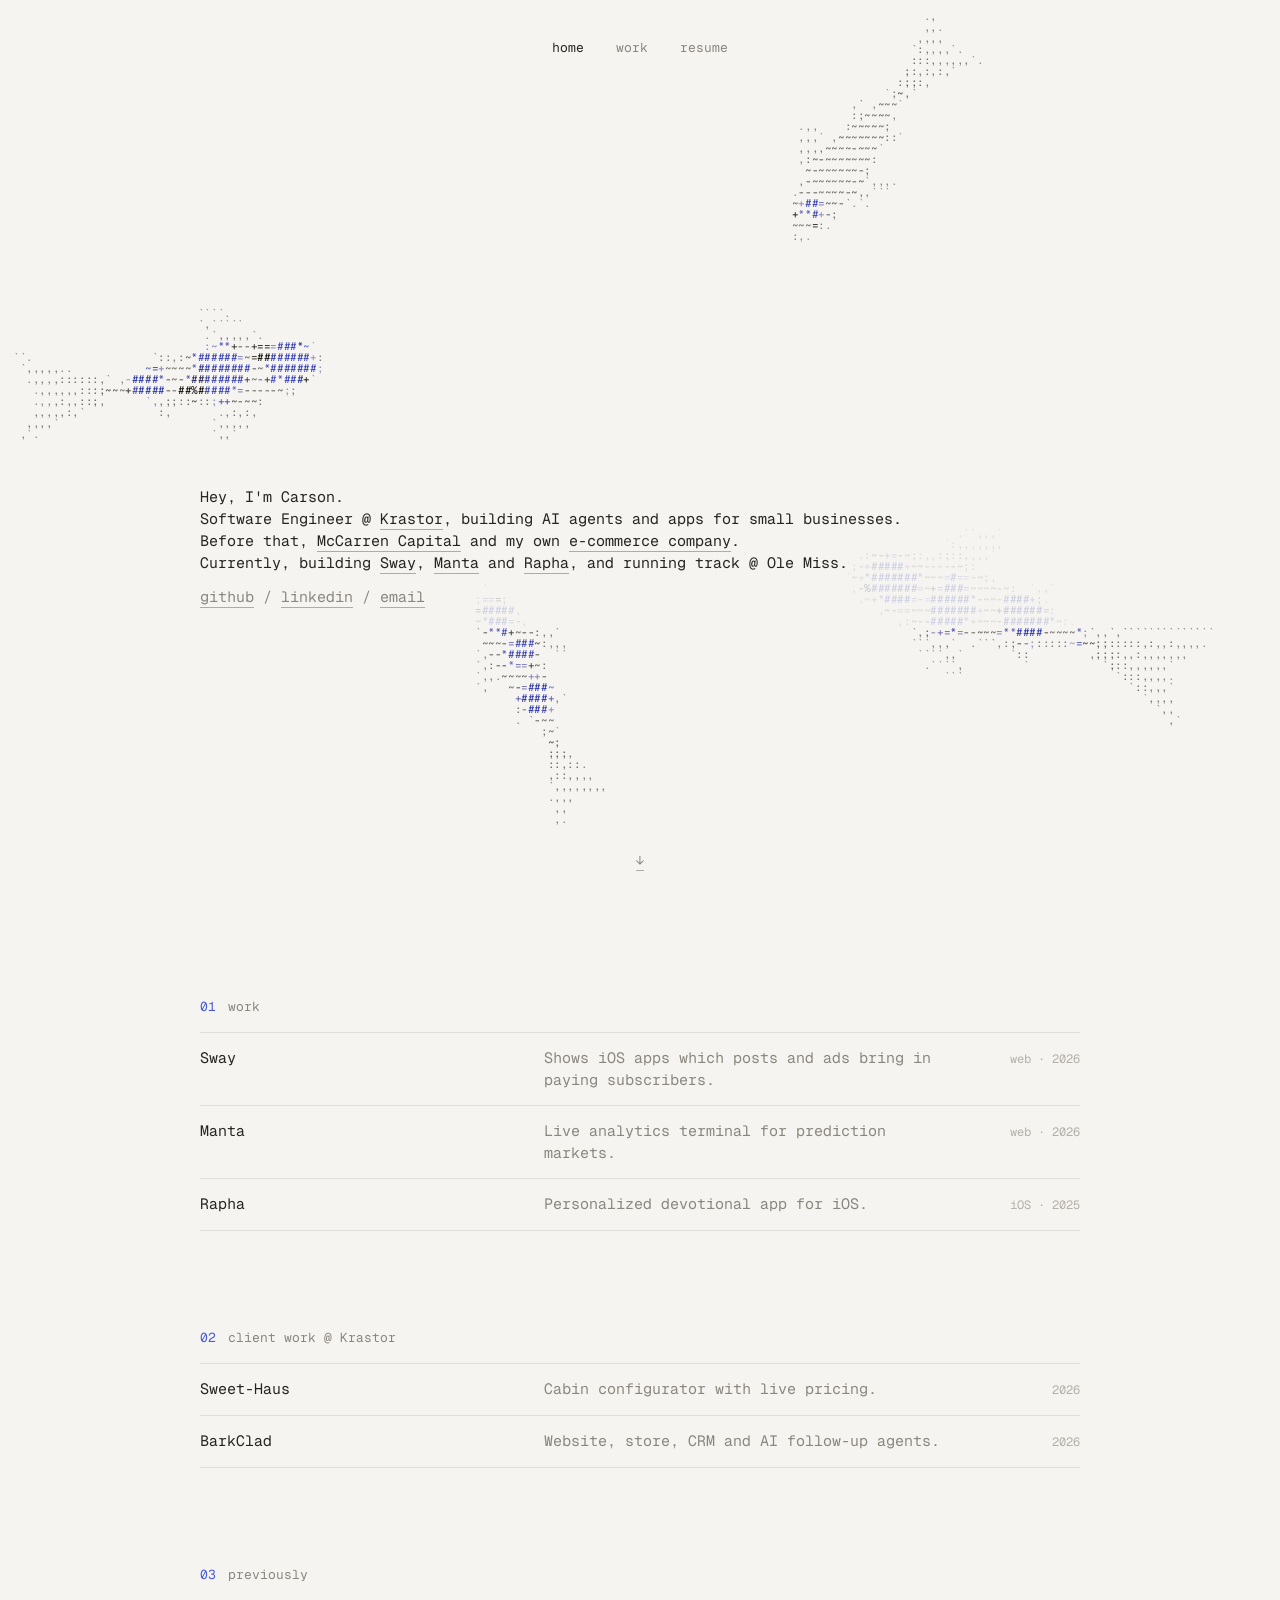
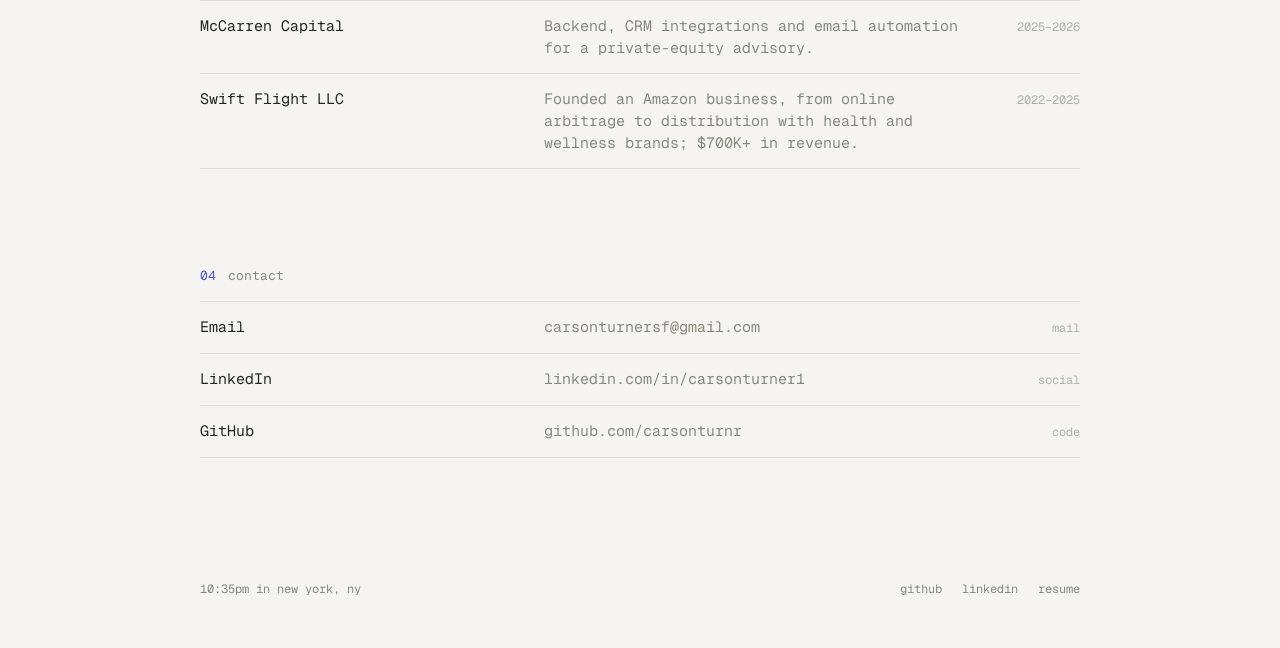
==== commit ac8e9d45: "Open resume links in a new tab" ====
--- a/index.html
+++ b/index.html
@@ -23,7 +23,7 @@
 <nav class="nav">
   <a href="#top" data-s="top">home</a>
   <a href="#work" data-s="work">work</a>
-  <a href="resume.pdf">resume</a>
+  <a href="resume.pdf" target="_blank" rel="noopener">resume</a>
 </nav>
 
 <header id="top" class="hero">
@@ -107,7 +107,7 @@
 
   <footer class="foot">
     <span id="clock">—</span>
-    <span class="foot-r"><a href="https://github.com/carsonturnr">github</a><a href="https://www.linkedin.com/in/carsonturner1/">linkedin</a><a href="resume.pdf">resume</a></span>
+    <span class="foot-r"><a href="https://github.com/carsonturnr">github</a><a href="https://www.linkedin.com/in/carsonturner1/">linkedin</a><a href="resume.pdf" target="_blank" rel="noopener">resume</a></span>
   </footer>
 </main>
 
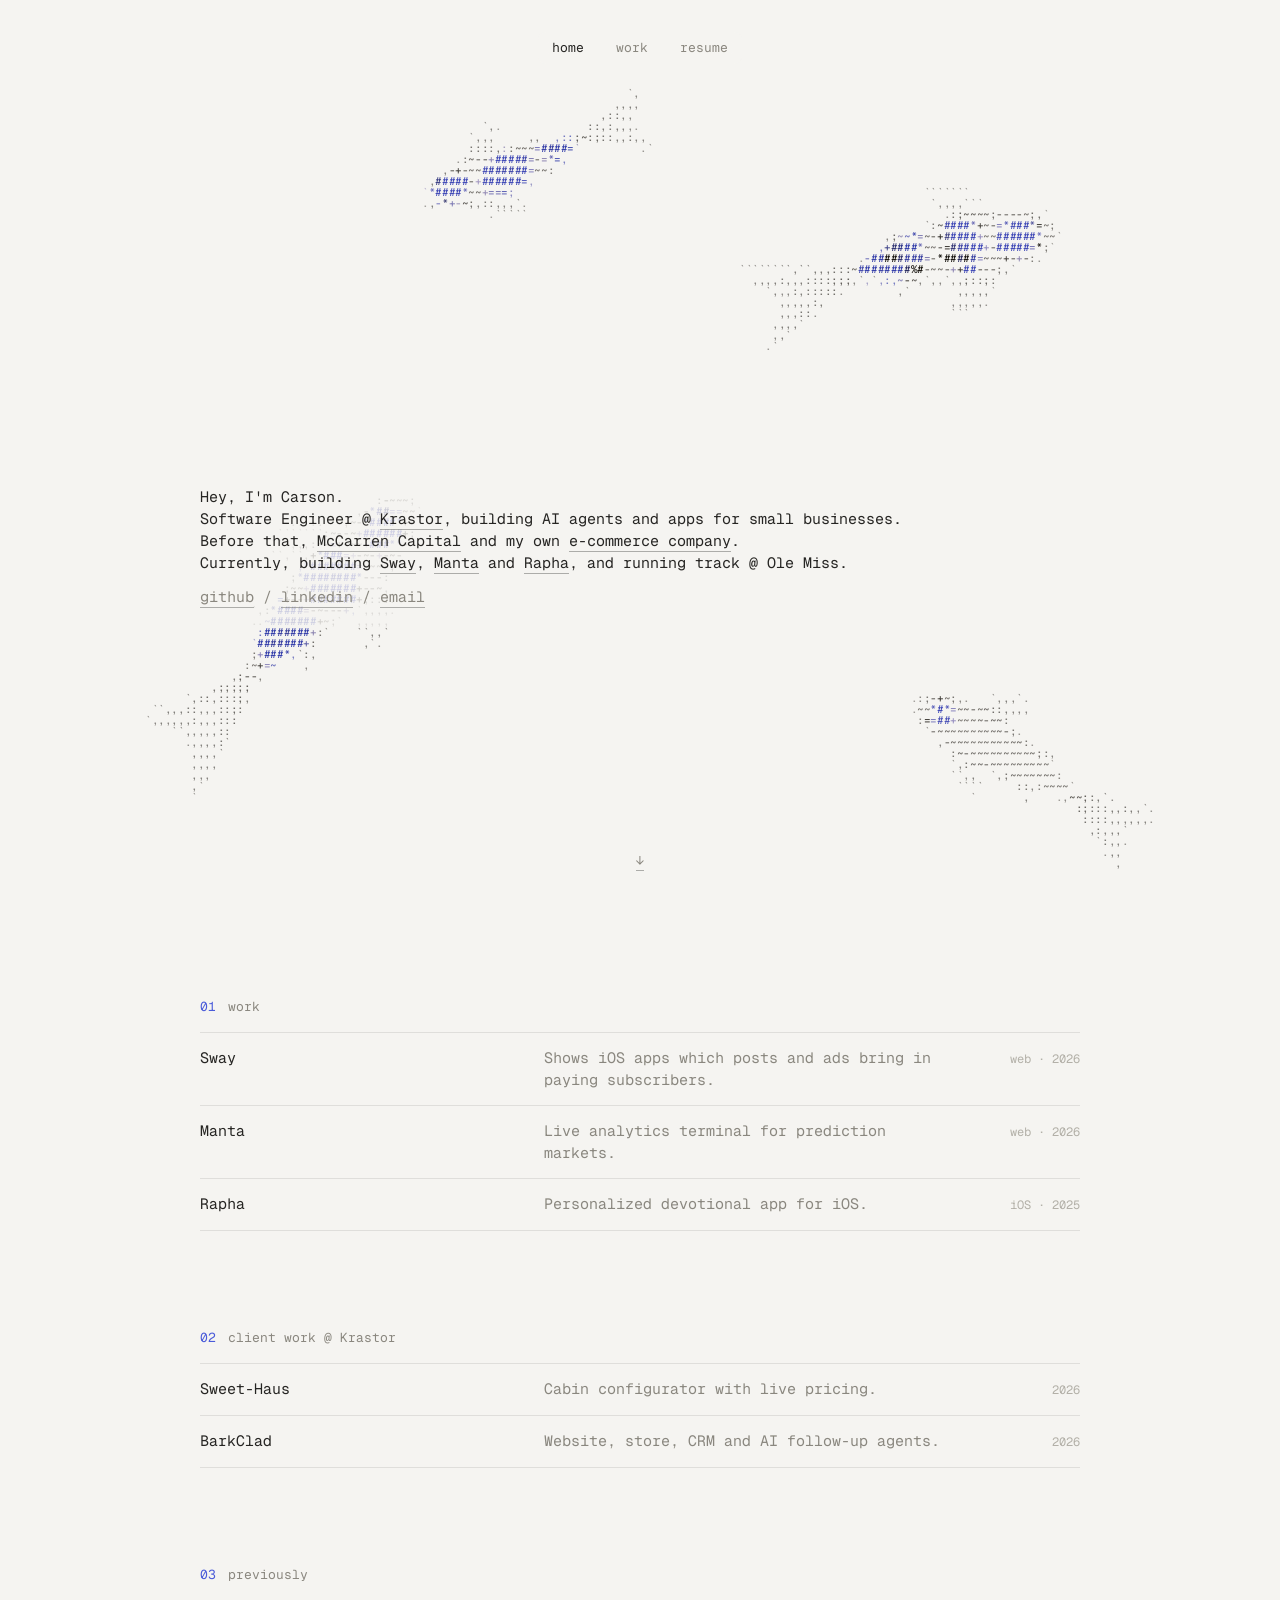
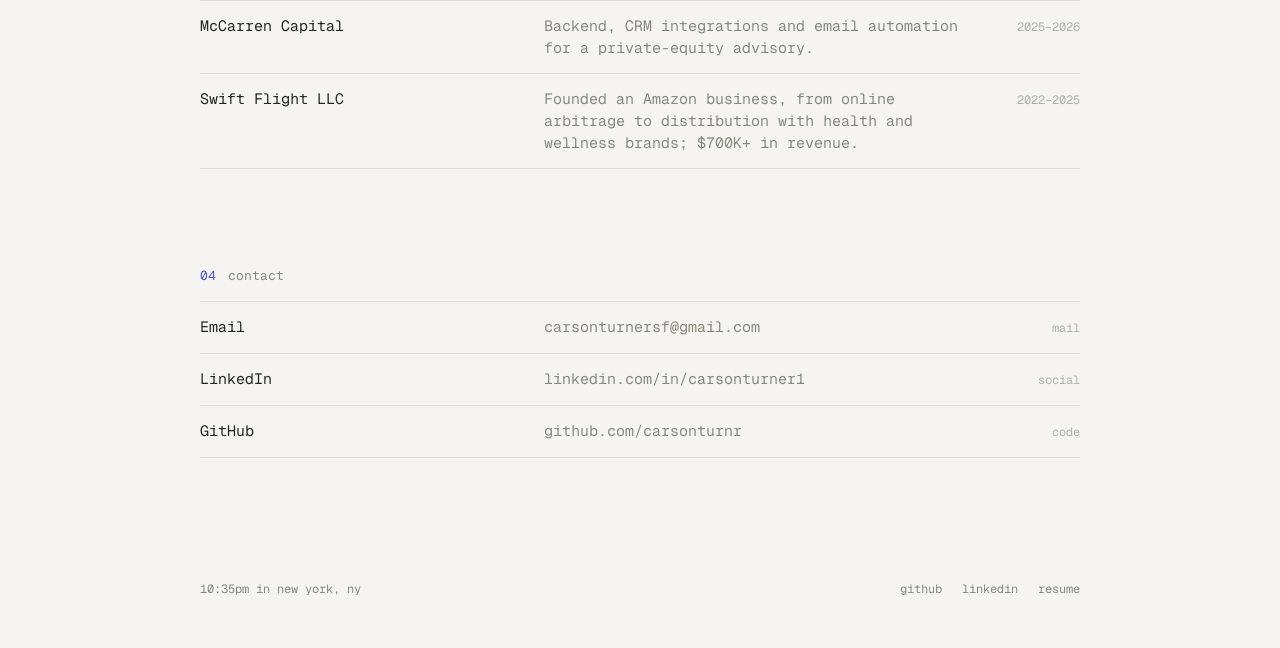
==== commit fb1bf8eb: "Add LinkedIn header and new share image" ====
--- a/index.html
+++ b/index.html
@@ -11,7 +11,7 @@
 <meta property="og:title" content="Carson Turner">
 <meta property="og:description" content="Carson Turner, software engineer in New York. AI agents, web and iOS apps.">
 <meta property="og:url" content="https://carsonturner.me/">
-<meta property="og:image" content="https://carsonturner.me/img/og.jpg">
+<meta property="og:image" content="https://carsonturner.me/img/og.png">
 <meta name="twitter:card" content="summary_large_image">
 <link rel="preconnect" href="https://fonts.googleapis.com">
 <link href="https://fonts.googleapis.com/css2?family=Geist:wght@400;500&family=Geist+Mono:wght@400;500&display=swap" rel="stylesheet">
